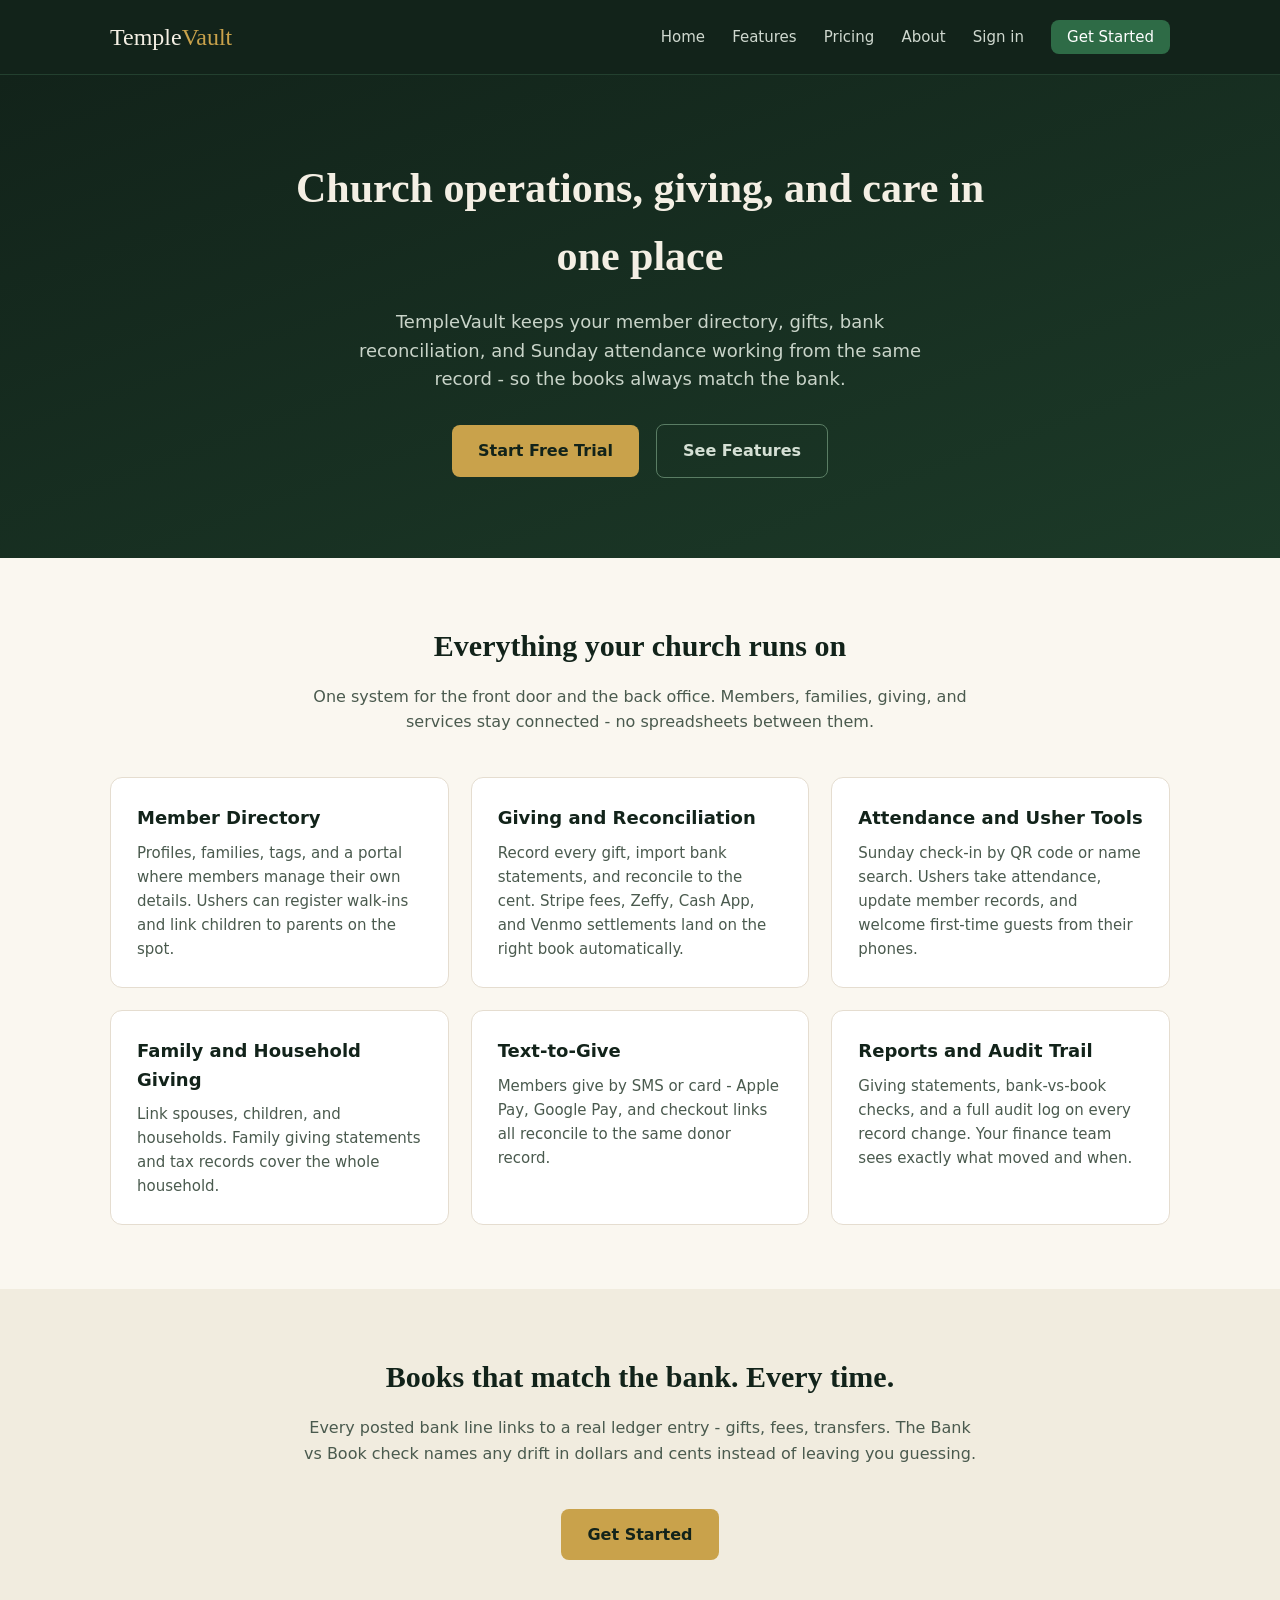
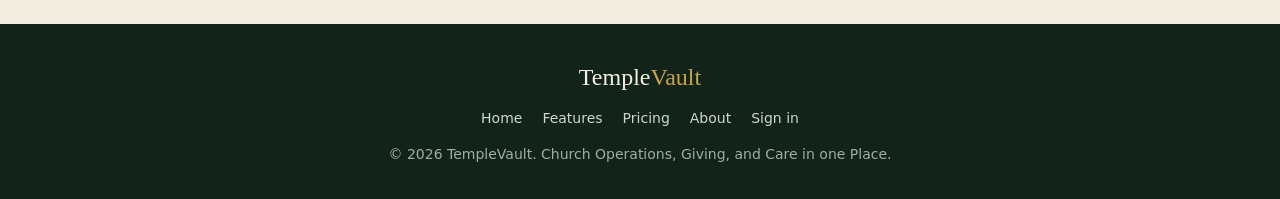
==== index.html @ 34611df7 "Initial TempleVault marketing site" ====
<!DOCTYPE html>
<html lang="en">
<head>
<meta charset="utf-8">
<meta name="viewport" content="width=device-width,initial-scale=1">
<title>TempleVault - Church Management Software | Members, Giving, Attendance</title>
<meta name="description" content="TempleVault brings member records, giving and bank reconciliation, attendance, and usher tools into one place. Church books that match the bank, to the cent.">
<link rel="canonical" href="https://www.templevault.net/">
<meta property="og:title" content="TempleVault - Church Management Software">
<meta property="og:description" content="Church operations, giving, and care in one place. Books that match the bank, to the cent.">
<meta property="og:type" content="website">
<meta property="og:url" content="https://www.templevault.net/">
<link rel="stylesheet" href="/styles.css">
</head>
<body>
<header>
<div class="container">
<a class="logo" href="/">Temple<span>Vault</span></a>
<nav>
<a href="/">Home</a>
<a href="/features.html">Features</a>
<a href="/pricing.html">Pricing</a>
<a href="/about.html">About</a>
<a href="https://templevault.net/login">Sign in</a>
<a class="cta" href="https://templevault.net/register">Get Started</a>
</nav>
</div>
</header>

<section class="hero">
<h1>Church operations, giving, and care in one place</h1>
<p>TempleVault keeps your member directory, gifts, bank reconciliation, and Sunday attendance working from the same record - so the books always match the bank.</p>
<a class="btn btn-gold" href="https://templevault.net/register">Start Free Trial</a>
<a class="btn btn-ghost" href="/features.html">See Features</a>
</section>

<section class="section">
<div class="container">
<h2>Everything your church runs on</h2>
<p class="lede">One system for the front door and the back office. Members, families, giving, and services stay connected - no spreadsheets between them.</p>
<div class="grid">
<div class="card"><h3>Member Directory</h3><p>Profiles, families, tags, and a portal where members manage their own details. Ushers can register walk-ins and link children to parents on the spot.</p></div>
<div class="card"><h3>Giving and Reconciliation</h3><p>Record every gift, import bank statements, and reconcile to the cent. Stripe fees, Zeffy, Cash App, and Venmo settlements land on the right book automatically.</p></div>
<div class="card"><h3>Attendance and Usher Tools</h3><p>Sunday check-in by QR code or name search. Ushers take attendance, update member records, and welcome first-time guests from their phones.</p></div>
<div class="card"><h3>Family and Household Giving</h3><p>Link spouses, children, and households. Family giving statements and tax records cover the whole household.</p></div>
<div class="card"><h3>Text-to-Give</h3><p>Members give by SMS or card - Apple Pay, Google Pay, and checkout links all reconcile to the same donor record.</p></div>
<div class="card"><h3>Reports and Audit Trail</h3><p>Giving statements, bank-vs-book checks, and a full audit log on every record change. Your finance team sees exactly what moved and when.</p></div>
</div>
</div>
</section>

<section class="section tint">
<div class="container" style="text-align:center">
<h2>Books that match the bank. Every time.</h2>
<p class="lede">Every posted bank line links to a real ledger entry - gifts, fees, transfers. The Bank vs Book check names any drift in dollars and cents instead of leaving you guessing.</p>
<a class="btn btn-gold" href="https://templevault.net/register">Get Started</a>
</div>
</section>

<footer>
<div class="container">
<p><a class="logo" href="/">Temple<span>Vault</span></a></p>
<p style="margin-top:10px"><a href="/">Home</a><a href="/features.html">Features</a><a href="/pricing.html">Pricing</a><a href="/about.html">About</a><a href="https://templevault.net/login">Sign in</a></p>
<p style="margin-top:14px">&copy; 2026 TempleVault. Church Operations, Giving, and Care in one Place.</p>
</div>
</footer>
<script type="application/ld+json">
{"@context":"https://schema.org","@type":"SoftwareApplication","name":"TempleVault","applicationCategory":"BusinessApplication","operatingSystem":"Web","description":"Church management software for member records, giving, bank reconciliation, and attendance.","offers":{"@type":"Offer","category":"SaaS"},"url":"https://www.templevault.net"}
</script>
</body>
</html>
---- styles.css ----
* { box-sizing: border-box; margin: 0; padding: 0; }
body {
  font-family: 'Segoe UI', system-ui, -apple-system, sans-serif;
  color: #1e2b22;
  background: #faf7f0;
  line-height: 1.6;
}
.container { max-width: 1100px; margin: 0 auto; padding: 0 20px; }

header { background: #12231a; border-bottom: 1px solid #23402f; }
header .container { display: flex; flex-wrap: wrap; align-items: center; justify-content: space-between; padding: 18px 20px; }
.logo { font-family: Georgia, serif; font-size: 24px; color: #f4efe4; text-decoration: none; }
.logo span { color: #c9a24b; }
nav a { color: #cfd8cf; text-decoration: none; margin-left: 22px; font-size: 15px; }
nav a:hover { color: #fff; }
nav a.cta { background: #2e6b46; color: #fff; padding: 8px 16px; border-radius: 8px; }
nav a.cta:hover { background: #3a8a5c; }

.hero { background: linear-gradient(160deg, #12231a 0%, #1c3a28 100%); color: #f4efe4; text-align: center; padding: 80px 20px; }
.hero h1 { font-family: Georgia, serif; font-size: 42px; max-width: 760px; margin: 0 auto 18px; }
.hero p { max-width: 620px; margin: 0 auto 30px; color: #c9d4c9; font-size: 18px; }
.btn { display: inline-block; padding: 13px 26px; border-radius: 8px; text-decoration: none; font-weight: 600; font-size: 16px; }
.btn-gold { background: #c9a24b; color: #12231a; }
.btn-gold:hover { background: #d9b65f; }
.btn-ghost { border: 1px solid #5a7d64; color: #d5e0d5; margin-left: 12px; }
.btn-ghost:hover { border-color: #c9a24b; color: #fff; }

.section { padding: 64px 20px; }
.section h2 { font-family: Georgia, serif; font-size: 30px; color: #12231a; text-align: center; margin-bottom: 14px; }
.section .lede { max-width: 680px; margin: 0 auto 42px; text-align: center; color: #4a5a4e; }
.grid { display: grid; grid-template-columns: repeat(auto-fit, minmax(280px, 1fr)); gap: 22px; }
.card { background: #fff; border: 1px solid #e5ddd0; border-radius: 12px; padding: 26px; }
.card h3 { font-size: 18px; color: #12231a; margin-bottom: 8px; }
.card p { color: #4a5a4e; font-size: 15px; }
.tint { background: #f1ecdf; }
.pill { display: inline-block; background: #e8f0e6; color: #2e6b46; border-radius: 999px; padding: 4px 14px; font-size: 13px; font-weight: 600; margin-bottom: 10px; }

article h2 { font-family: Georgia, serif; color: #12231a; font-size: 26px; margin: 34px 0 10px; }
article p { color: #37473b; margin-bottom: 14px; }
article ul { color: #37473b; margin: 0 0 18px 22px; }
article li { margin-bottom: 8px; }

footer { background: #12231a; color: #9db0a0; padding: 34px 20px; text-align: center; font-size: 14px; }
footer a { color: #cfd8cf; text-decoration: none; margin: 0 10px; }
footer a:hover { color: #fff; }
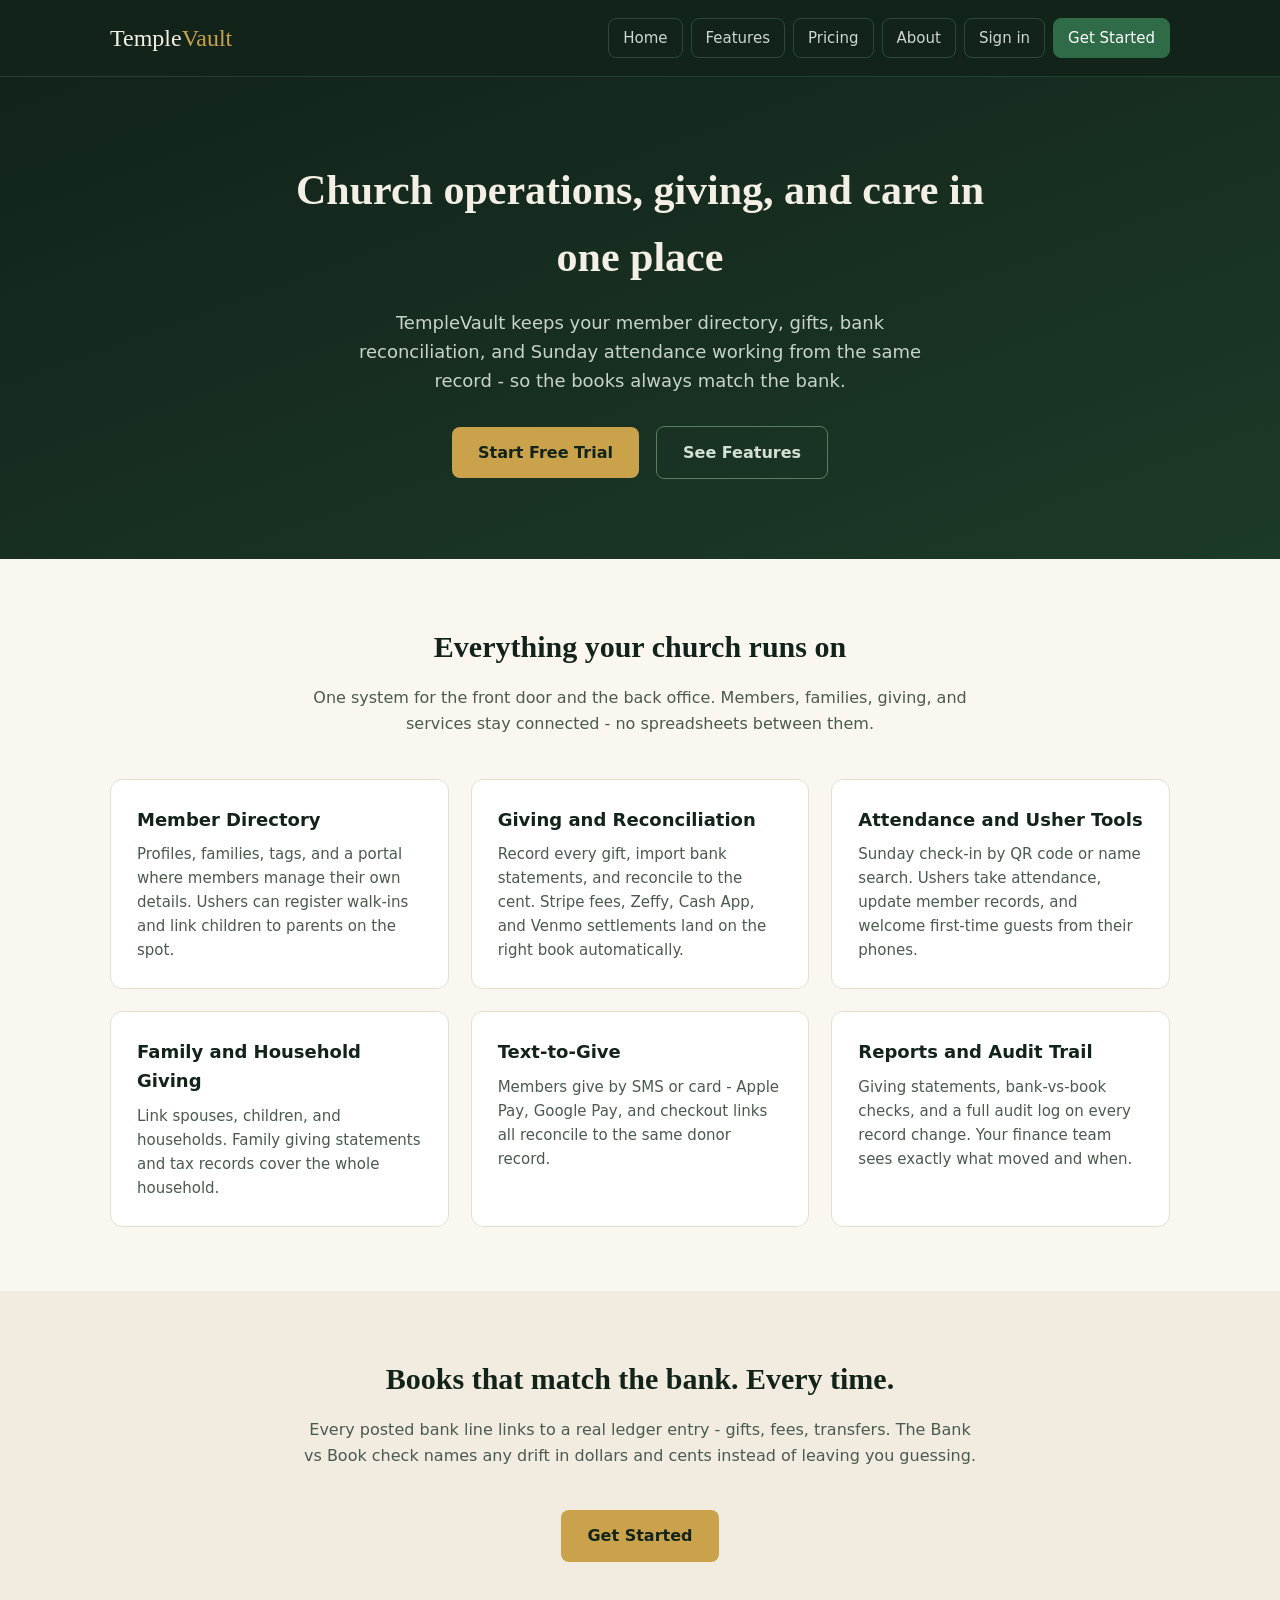
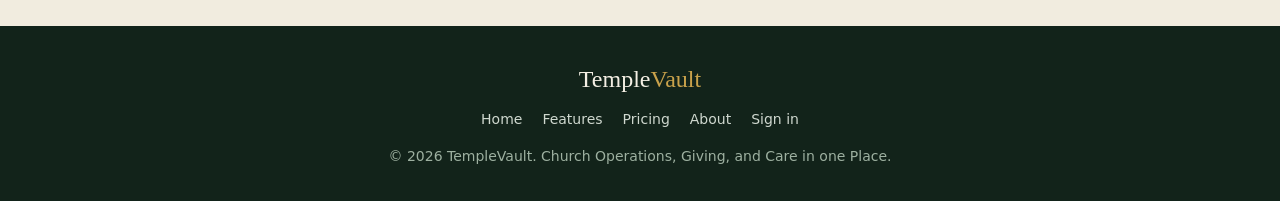
==== commit 20db9718: "Point Pricing at in-app country pricing and fix mobile nav - Nav/footer Pricing links now go to http" ====
--- a/index.html
+++ b/index.html
@@ -19,7 +19,7 @@
 <nav>
 <a href="/">Home</a>
 <a href="/features.html">Features</a>
-<a href="/pricing.html">Pricing</a>
+<a href="https://templevault.net/features">Pricing</a>
 <a href="/about.html">About</a>
 <a href="https://templevault.net/login">Sign in</a>
 <a class="cta" href="https://templevault.net/register">Get Started</a>
@@ -60,7 +60,7 @@
 <footer>
 <div class="container">
 <p><a class="logo" href="/">Temple<span>Vault</span></a></p>
-<p style="margin-top:10px"><a href="/">Home</a><a href="/features.html">Features</a><a href="/pricing.html">Pricing</a><a href="/about.html">About</a><a href="https://templevault.net/login">Sign in</a></p>
+<p style="margin-top:10px"><a href="/">Home</a><a href="/features.html">Features</a><a href="https://templevault.net/features">Pricing</a><a href="/about.html">About</a><a href="https://templevault.net/login">Sign in</a></p>
 <p style="margin-top:14px">&copy; 2026 TempleVault. Church Operations, Giving, and Care in one Place.</p>
 </div>
 </footer>
--- a/styles.css
+++ b/styles.css
@@ -11,10 +11,26 @@
 header .container { display: flex; flex-wrap: wrap; align-items: center; justify-content: space-between; padding: 18px 20px; }
 .logo { font-family: Georgia, serif; font-size: 24px; color: #f4efe4; text-decoration: none; }
 .logo span { color: #c9a24b; }
-nav a { color: #cfd8cf; text-decoration: none; margin-left: 22px; font-size: 15px; }
-nav a:hover { color: #fff; }
-nav a.cta { background: #2e6b46; color: #fff; padding: 8px 16px; border-radius: 8px; }
-nav a.cta:hover { background: #3a8a5c; }
+nav { display: flex; flex-wrap: wrap; align-items: center; gap: 8px; }
+nav a {
+  color: #cfd8cf;
+  text-decoration: none;
+  font-size: 15px;
+  white-space: nowrap;
+  padding: 7px 14px;
+  border-radius: 8px;
+  border: 1px solid #2c4a38;
+}
+nav a:hover { color: #fff; border-color: #5a7d64; background: #1a3226; }
+nav a.cta { background: #2e6b46; border-color: #2e6b46; color: #fff; }
+nav a.cta:hover { background: #3a8a5c; border-color: #3a8a5c; }
+
+@media (max-width: 640px) {
+  header .container { justify-content: center; }
+  nav { width: 100%; margin-top: 14px; display: grid; grid-template-columns: repeat(3, 1fr); }
+  nav a { text-align: center; padding: 9px 6px; background: #182e21; }
+  nav a.cta { background: #2e6b46; }
+}
 
 .hero { background: linear-gradient(160deg, #12231a 0%, #1c3a28 100%); color: #f4efe4; text-align: center; padding: 80px 20px; }
 .hero h1 { font-family: Georgia, serif; font-size: 42px; max-width: 760px; margin: 0 auto 18px; }
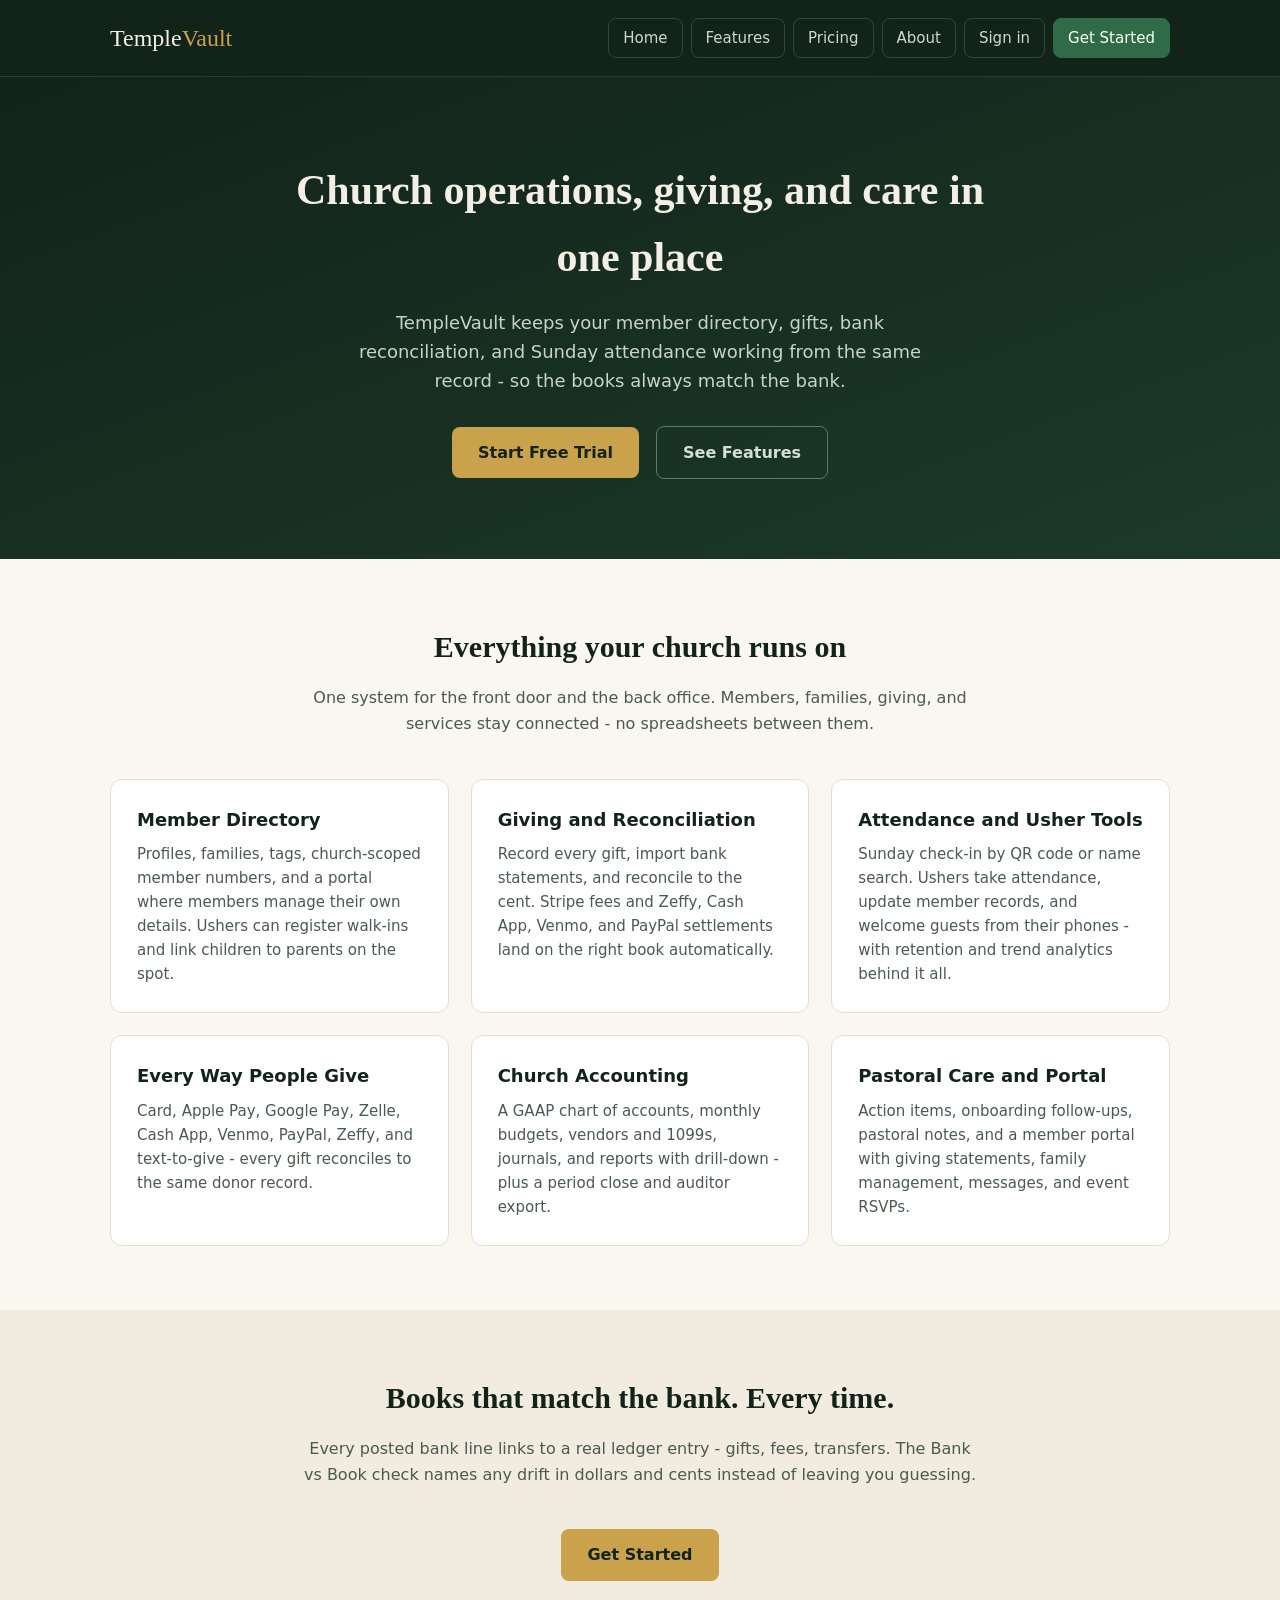
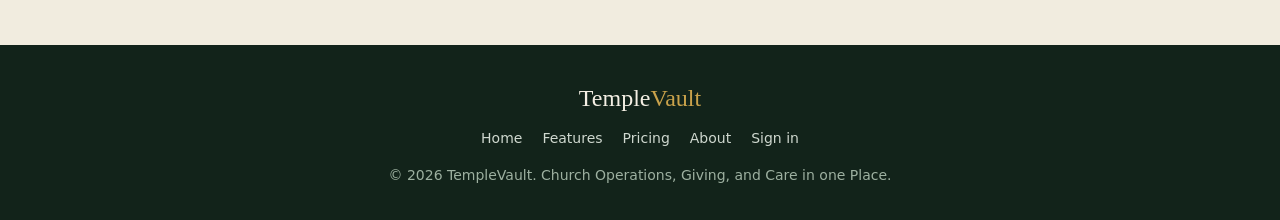
==== commit 81ba3974: "Refresh features copy to match shipped product - features.html rewritten: onboarding pipeline, membe" ====
--- a/index.html
+++ b/index.html
@@ -4,7 +4,7 @@
 <meta charset="utf-8">
 <meta name="viewport" content="width=device-width,initial-scale=1">
 <title>TempleVault - Church Management Software | Members, Giving, Attendance</title>
-<meta name="description" content="TempleVault brings member records, giving and bank reconciliation, attendance, and usher tools into one place. Church books that match the bank, to the cent.">
+<meta name="description" content="TempleVault brings member records, giving and bank reconciliation, GAAP church accounting, attendance, and pastoral care into one place. Church books that match the bank, to the cent.">
 <link rel="canonical" href="https://www.templevault.net/">
 <meta property="og:title" content="TempleVault - Church Management Software">
 <meta property="og:description" content="Church operations, giving, and care in one place. Books that match the bank, to the cent.">
@@ -39,12 +39,12 @@
 <h2>Everything your church runs on</h2>
 <p class="lede">One system for the front door and the back office. Members, families, giving, and services stay connected - no spreadsheets between them.</p>
 <div class="grid">
-<div class="card"><h3>Member Directory</h3><p>Profiles, families, tags, and a portal where members manage their own details. Ushers can register walk-ins and link children to parents on the spot.</p></div>
-<div class="card"><h3>Giving and Reconciliation</h3><p>Record every gift, import bank statements, and reconcile to the cent. Stripe fees, Zeffy, Cash App, and Venmo settlements land on the right book automatically.</p></div>
-<div class="card"><h3>Attendance and Usher Tools</h3><p>Sunday check-in by QR code or name search. Ushers take attendance, update member records, and welcome first-time guests from their phones.</p></div>
-<div class="card"><h3>Family and Household Giving</h3><p>Link spouses, children, and households. Family giving statements and tax records cover the whole household.</p></div>
-<div class="card"><h3>Text-to-Give</h3><p>Members give by SMS or card - Apple Pay, Google Pay, and checkout links all reconcile to the same donor record.</p></div>
-<div class="card"><h3>Reports and Audit Trail</h3><p>Giving statements, bank-vs-book checks, and a full audit log on every record change. Your finance team sees exactly what moved and when.</p></div>
+<div class="card"><h3>Member Directory</h3><p>Profiles, families, tags, church-scoped member numbers, and a portal where members manage their own details. Ushers can register walk-ins and link children to parents on the spot.</p></div>
+<div class="card"><h3>Giving and Reconciliation</h3><p>Record every gift, import bank statements, and reconcile to the cent. Stripe fees and Zeffy, Cash App, Venmo, and PayPal settlements land on the right book automatically.</p></div>
+<div class="card"><h3>Attendance and Usher Tools</h3><p>Sunday check-in by QR code or name search. Ushers take attendance, update member records, and welcome guests from their phones - with retention and trend analytics behind it all.</p></div>
+<div class="card"><h3>Every Way People Give</h3><p>Card, Apple Pay, Google Pay, Zelle, Cash App, Venmo, PayPal, Zeffy, and text-to-give - every gift reconciles to the same donor record.</p></div>
+<div class="card"><h3>Church Accounting</h3><p>A GAAP chart of accounts, monthly budgets, vendors and 1099s, journals, and reports with drill-down - plus a period close and auditor export.</p></div>
+<div class="card"><h3>Pastoral Care and Portal</h3><p>Action items, onboarding follow-ups, pastoral notes, and a member portal with giving statements, family management, messages, and event RSVPs.</p></div>
 </div>
 </div>
 </section>
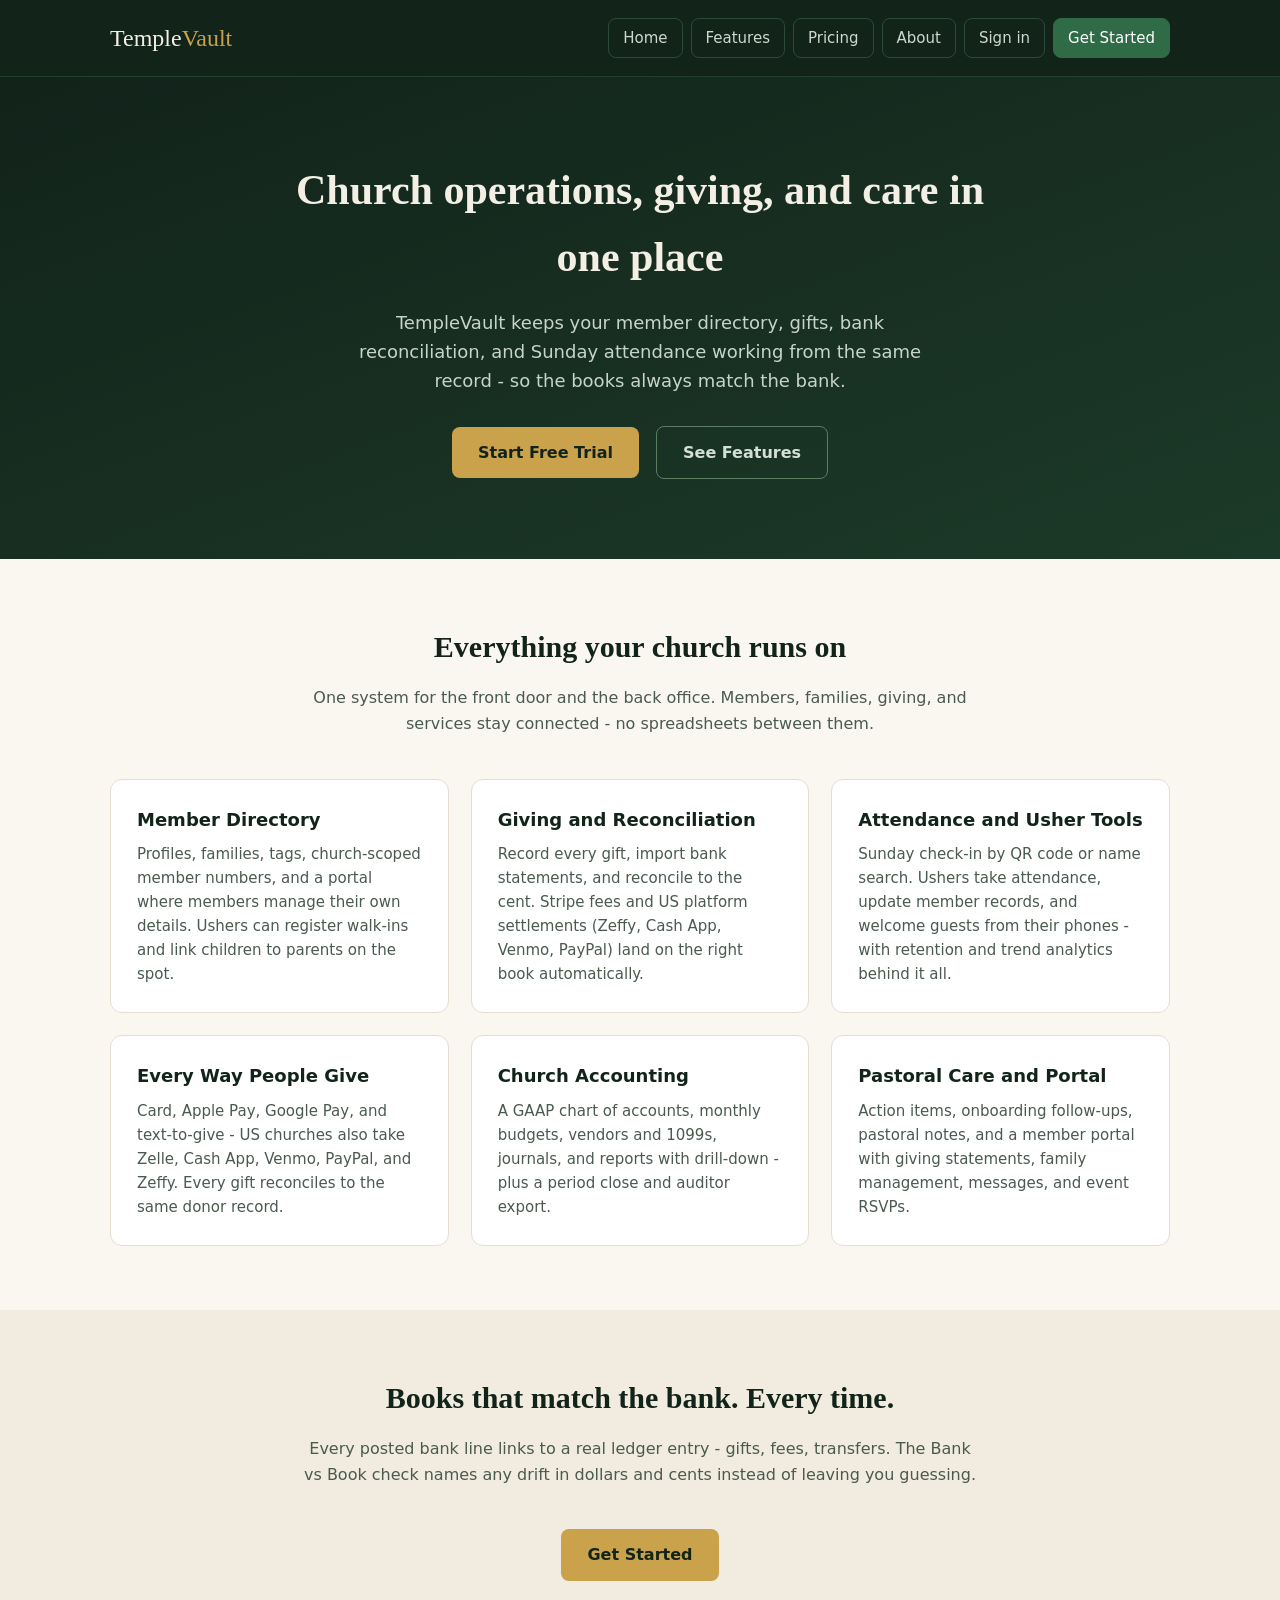
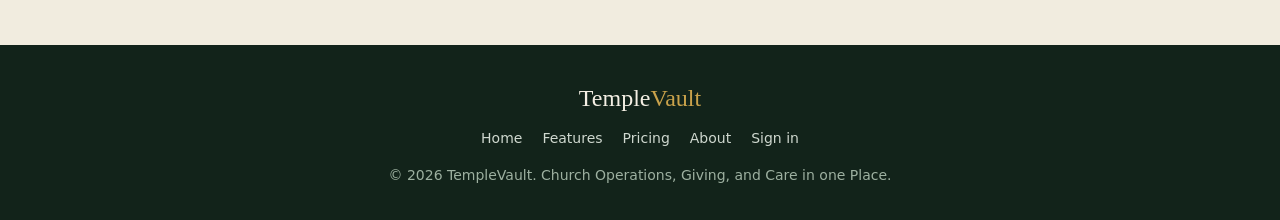
==== commit cb50782c: "Qualify US-only give methods and settlements Zelle, Cash App, Venmo, PayPal, and Zeffy are US-only i" ====
--- a/index.html
+++ b/index.html
@@ -40,9 +40,9 @@
 <p class="lede">One system for the front door and the back office. Members, families, giving, and services stay connected - no spreadsheets between them.</p>
 <div class="grid">
 <div class="card"><h3>Member Directory</h3><p>Profiles, families, tags, church-scoped member numbers, and a portal where members manage their own details. Ushers can register walk-ins and link children to parents on the spot.</p></div>
-<div class="card"><h3>Giving and Reconciliation</h3><p>Record every gift, import bank statements, and reconcile to the cent. Stripe fees and Zeffy, Cash App, Venmo, and PayPal settlements land on the right book automatically.</p></div>
+<div class="card"><h3>Giving and Reconciliation</h3><p>Record every gift, import bank statements, and reconcile to the cent. Stripe fees and US platform settlements (Zeffy, Cash App, Venmo, PayPal) land on the right book automatically.</p></div>
 <div class="card"><h3>Attendance and Usher Tools</h3><p>Sunday check-in by QR code or name search. Ushers take attendance, update member records, and welcome guests from their phones - with retention and trend analytics behind it all.</p></div>
-<div class="card"><h3>Every Way People Give</h3><p>Card, Apple Pay, Google Pay, Zelle, Cash App, Venmo, PayPal, Zeffy, and text-to-give - every gift reconciles to the same donor record.</p></div>
+<div class="card"><h3>Every Way People Give</h3><p>Card, Apple Pay, Google Pay, and text-to-give - US churches also take Zelle, Cash App, Venmo, PayPal, and Zeffy. Every gift reconciles to the same donor record.</p></div>
 <div class="card"><h3>Church Accounting</h3><p>A GAAP chart of accounts, monthly budgets, vendors and 1099s, journals, and reports with drill-down - plus a period close and auditor export.</p></div>
 <div class="card"><h3>Pastoral Care and Portal</h3><p>Action items, onboarding follow-ups, pastoral notes, and a member portal with giving statements, family management, messages, and event RSVPs.</p></div>
 </div>
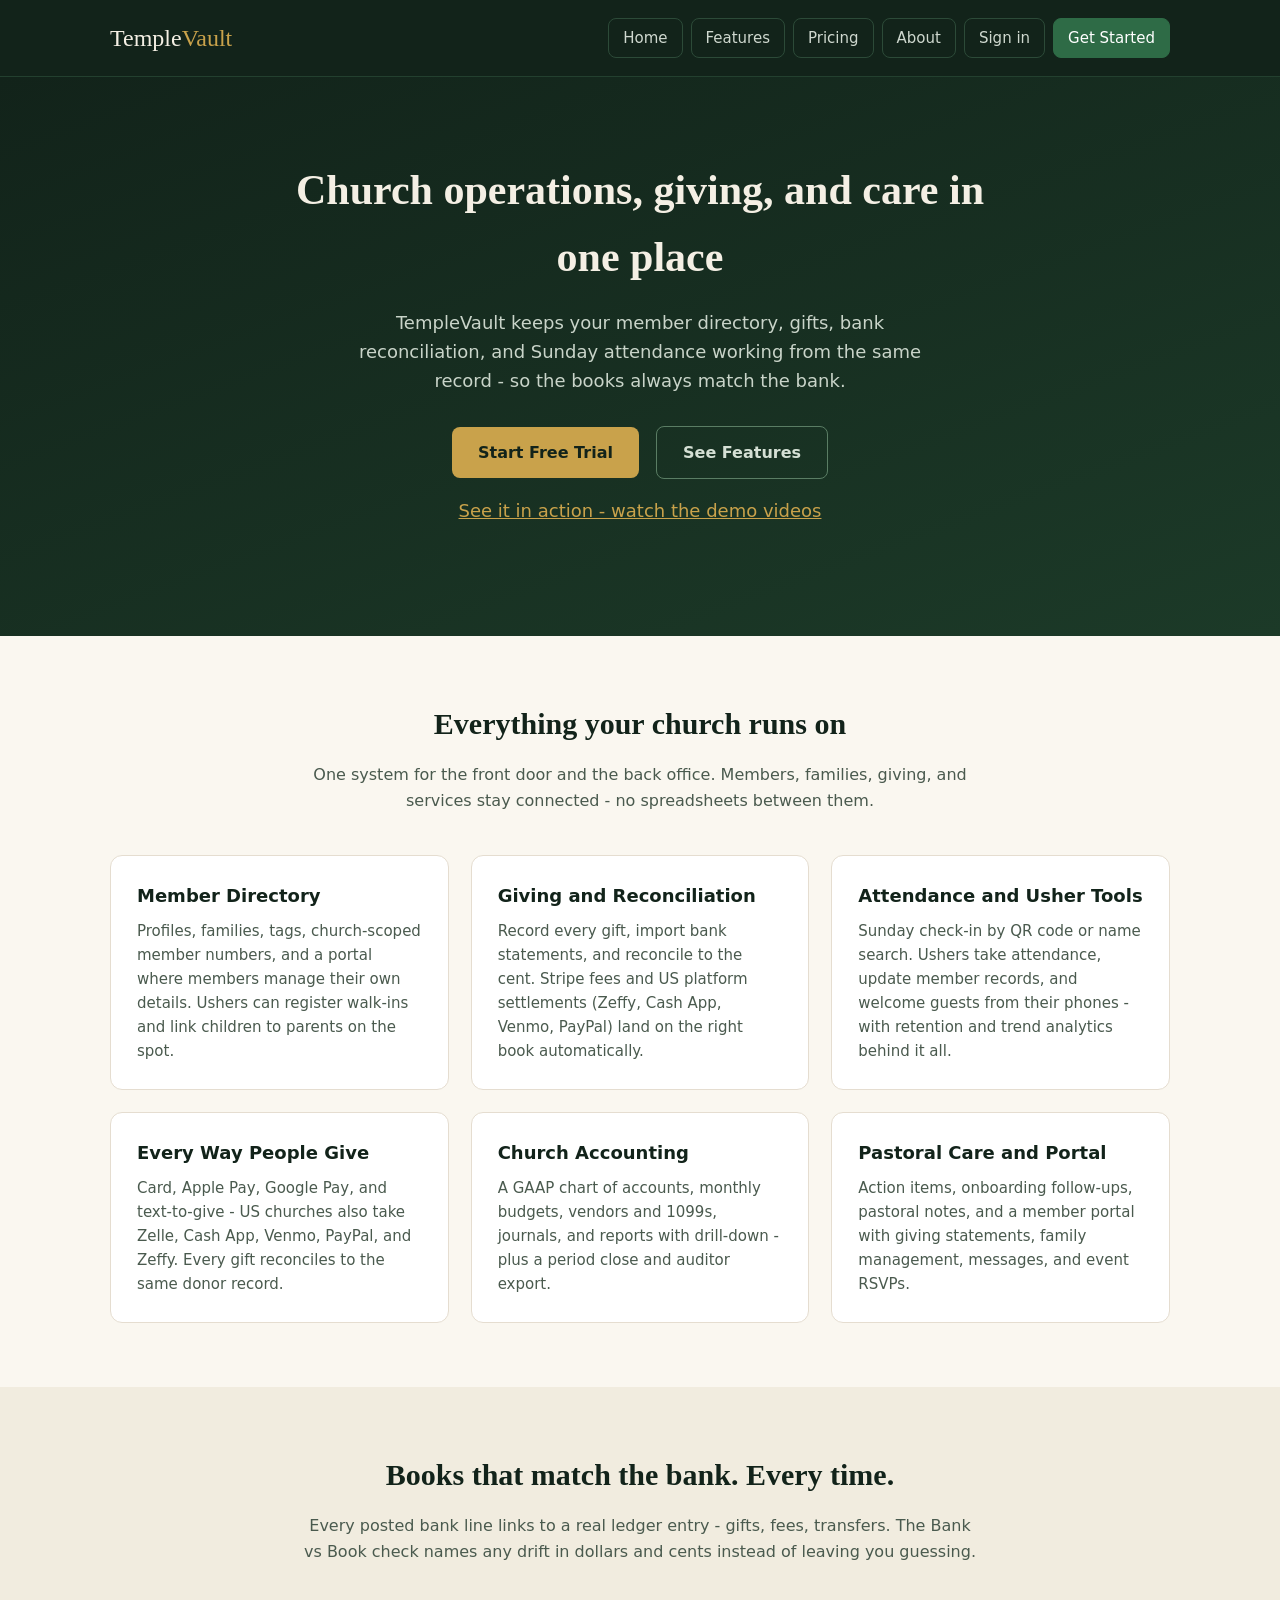
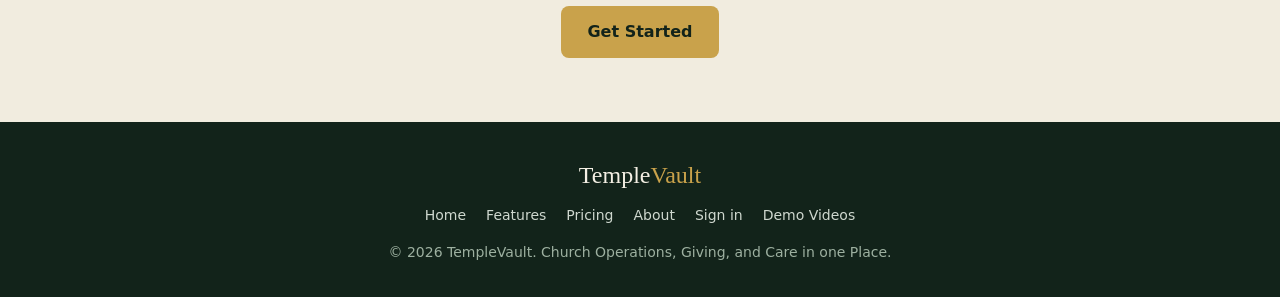
==== commit c3840c98: "Link Rumble demo videos from footer, hero, and features CTA Generated with [Devin](https://devin.ai)" ====
--- a/index.html
+++ b/index.html
@@ -32,6 +32,7 @@
 <p>TempleVault keeps your member directory, gifts, bank reconciliation, and Sunday attendance working from the same record - so the books always match the bank.</p>
 <a class="btn btn-gold" href="https://templevault.net/register">Start Free Trial</a>
 <a class="btn btn-ghost" href="/features.html">See Features</a>
+<p style="margin-top:18px"><a href="https://rumble.com/user/templevault" style="color:#c9a24b">See it in action - watch the demo videos</a></p>
 </section>
 
 <section class="section">
@@ -60,7 +61,7 @@
 <footer>
 <div class="container">
 <p><a class="logo" href="/">Temple<span>Vault</span></a></p>
-<p style="margin-top:10px"><a href="/">Home</a><a href="/features.html">Features</a><a href="https://templevault.net/features">Pricing</a><a href="/about.html">About</a><a href="https://templevault.net/login">Sign in</a></p>
+<p style="margin-top:10px"><a href="/">Home</a><a href="/features.html">Features</a><a href="https://templevault.net/features">Pricing</a><a href="/about.html">About</a><a href="https://templevault.net/login">Sign in</a><a href="https://rumble.com/user/templevault">Demo Videos</a></p>
 <p style="margin-top:14px">&copy; 2026 TempleVault. Church Operations, Giving, and Care in one Place.</p>
 </div>
 </footer>
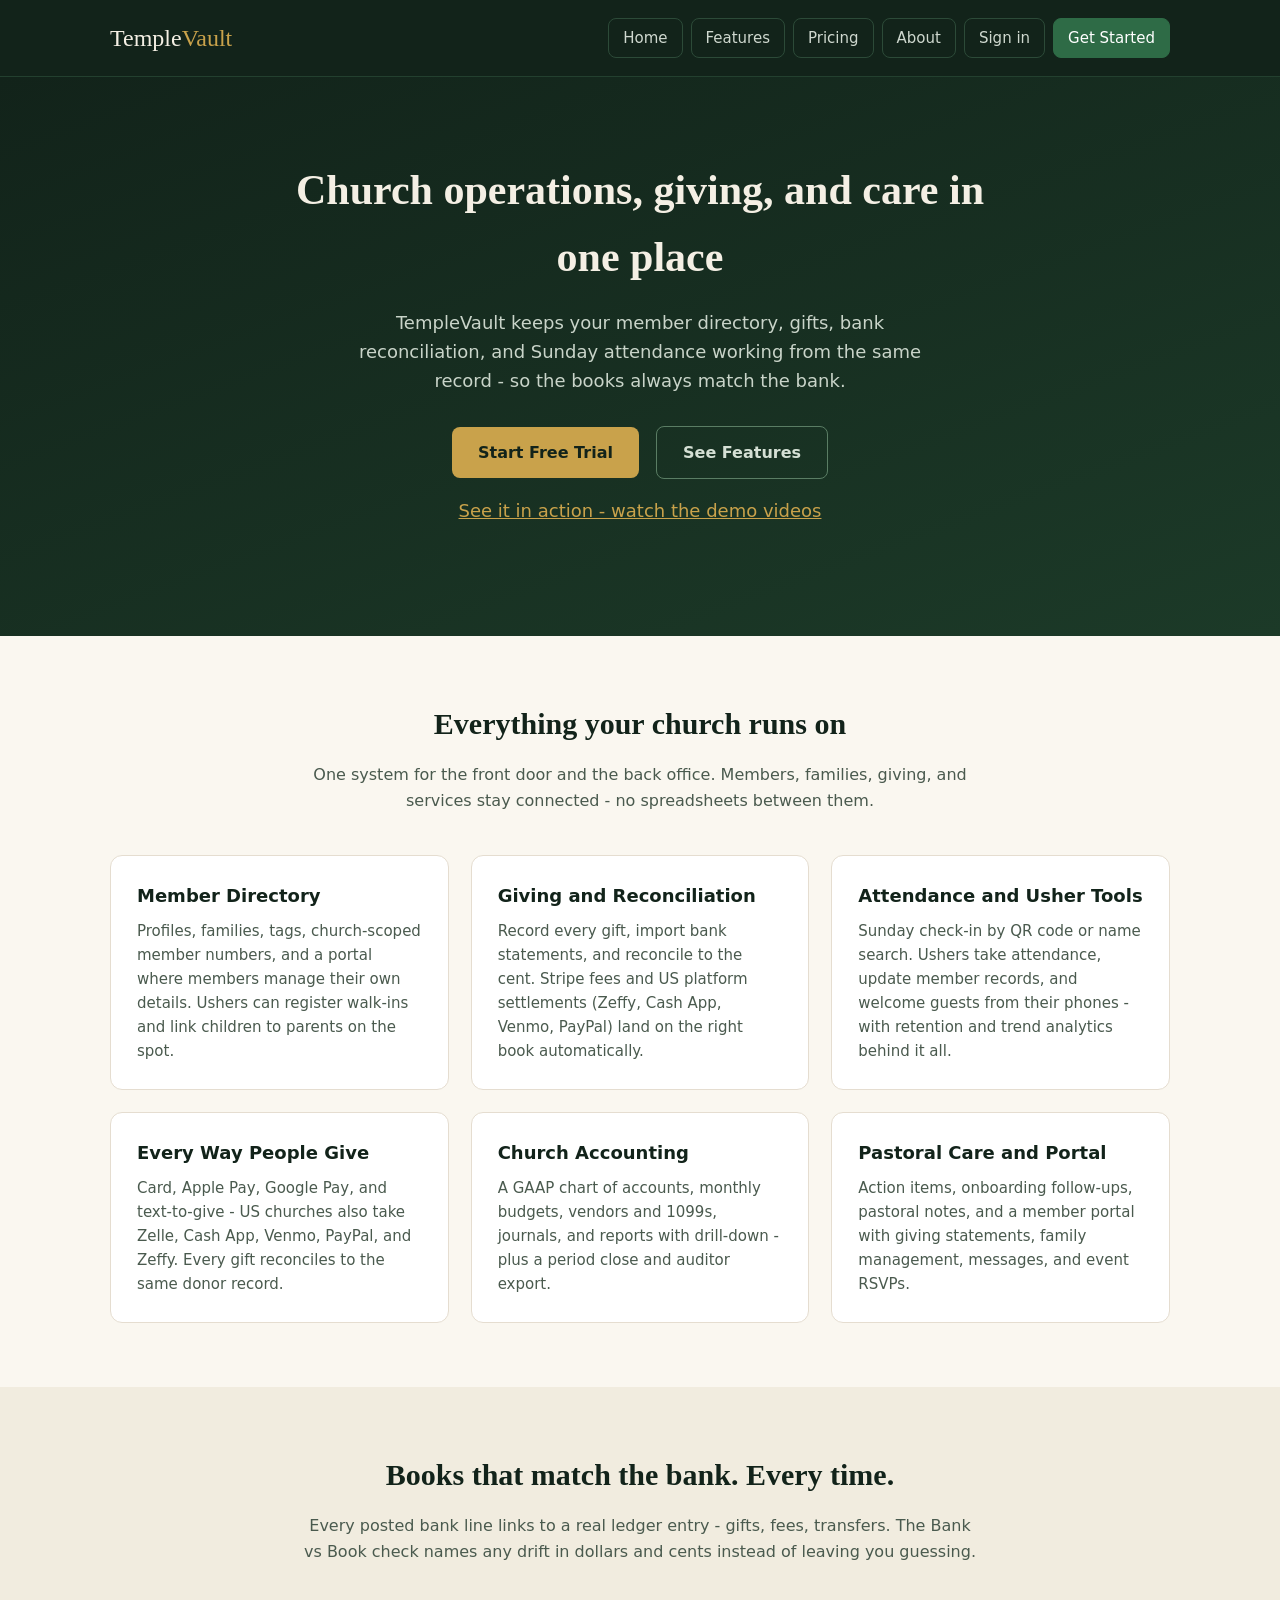
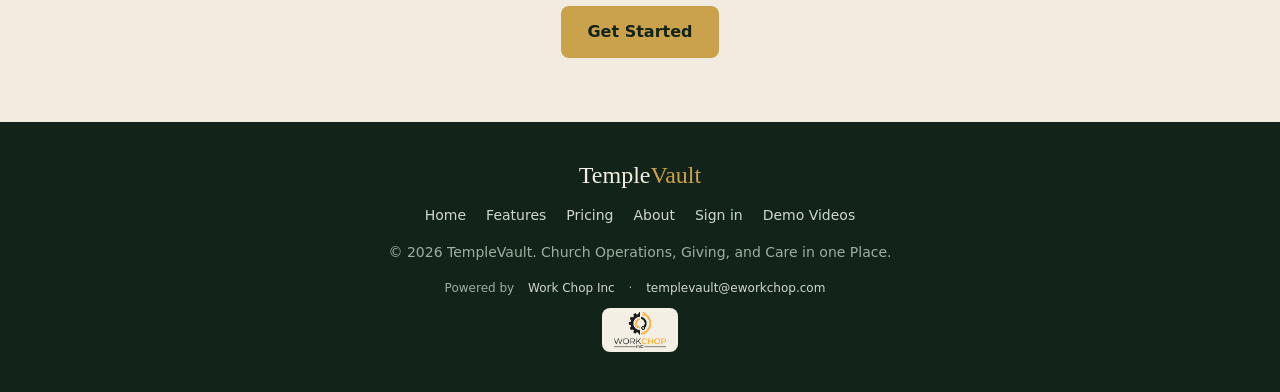
==== commit 159d2db0: "Add Powered by Work Chop Inc attribution to footers Logo on a cream chip (transparent PNG reads poor" ====
--- a/index.html
+++ b/index.html
@@ -63,6 +63,8 @@
 <p><a class="logo" href="/">Temple<span>Vault</span></a></p>
 <p style="margin-top:10px"><a href="/">Home</a><a href="/features.html">Features</a><a href="https://templevault.net/features">Pricing</a><a href="/about.html">About</a><a href="https://templevault.net/login">Sign in</a><a href="https://rumble.com/user/templevault">Demo Videos</a></p>
 <p style="margin-top:14px">&copy; 2026 TempleVault. Church Operations, Giving, and Care in one Place.</p>
+<p style="margin-top:16px;font-size:12px">Powered by <a href="https://www.eworkchop.com" target="_blank" rel="noopener">Work Chop Inc</a> &middot; <a href="mailto:templevault@eworkchop.com">templevault@eworkchop.com</a></p>
+<p style="margin-top:10px"><a href="https://www.eworkchop.com" target="_blank" rel="noopener"><img src="/workchop-logo.png" alt="Work Chop Inc" style="height:44px;background:#f4efe4;border-radius:8px;padding:4px 12px"></a></p>
 </div>
 </footer>
 <script type="application/ld+json">
--- a/styles.css
+++ b/styles.css
@@ -57,5 +57,5 @@
 article li { margin-bottom: 8px; }
 
 footer { background: #12231a; color: #9db0a0; padding: 34px 20px; text-align: center; font-size: 14px; }
-footer a { color: #cfd8cf; text-decoration: none; margin: 0 10px; }
+footer a { color: #cfd8cf; text-decoration: none; margin: 0 10px; white-space: nowrap; display: inline-block; }
 footer a:hover { color: #fff; }
